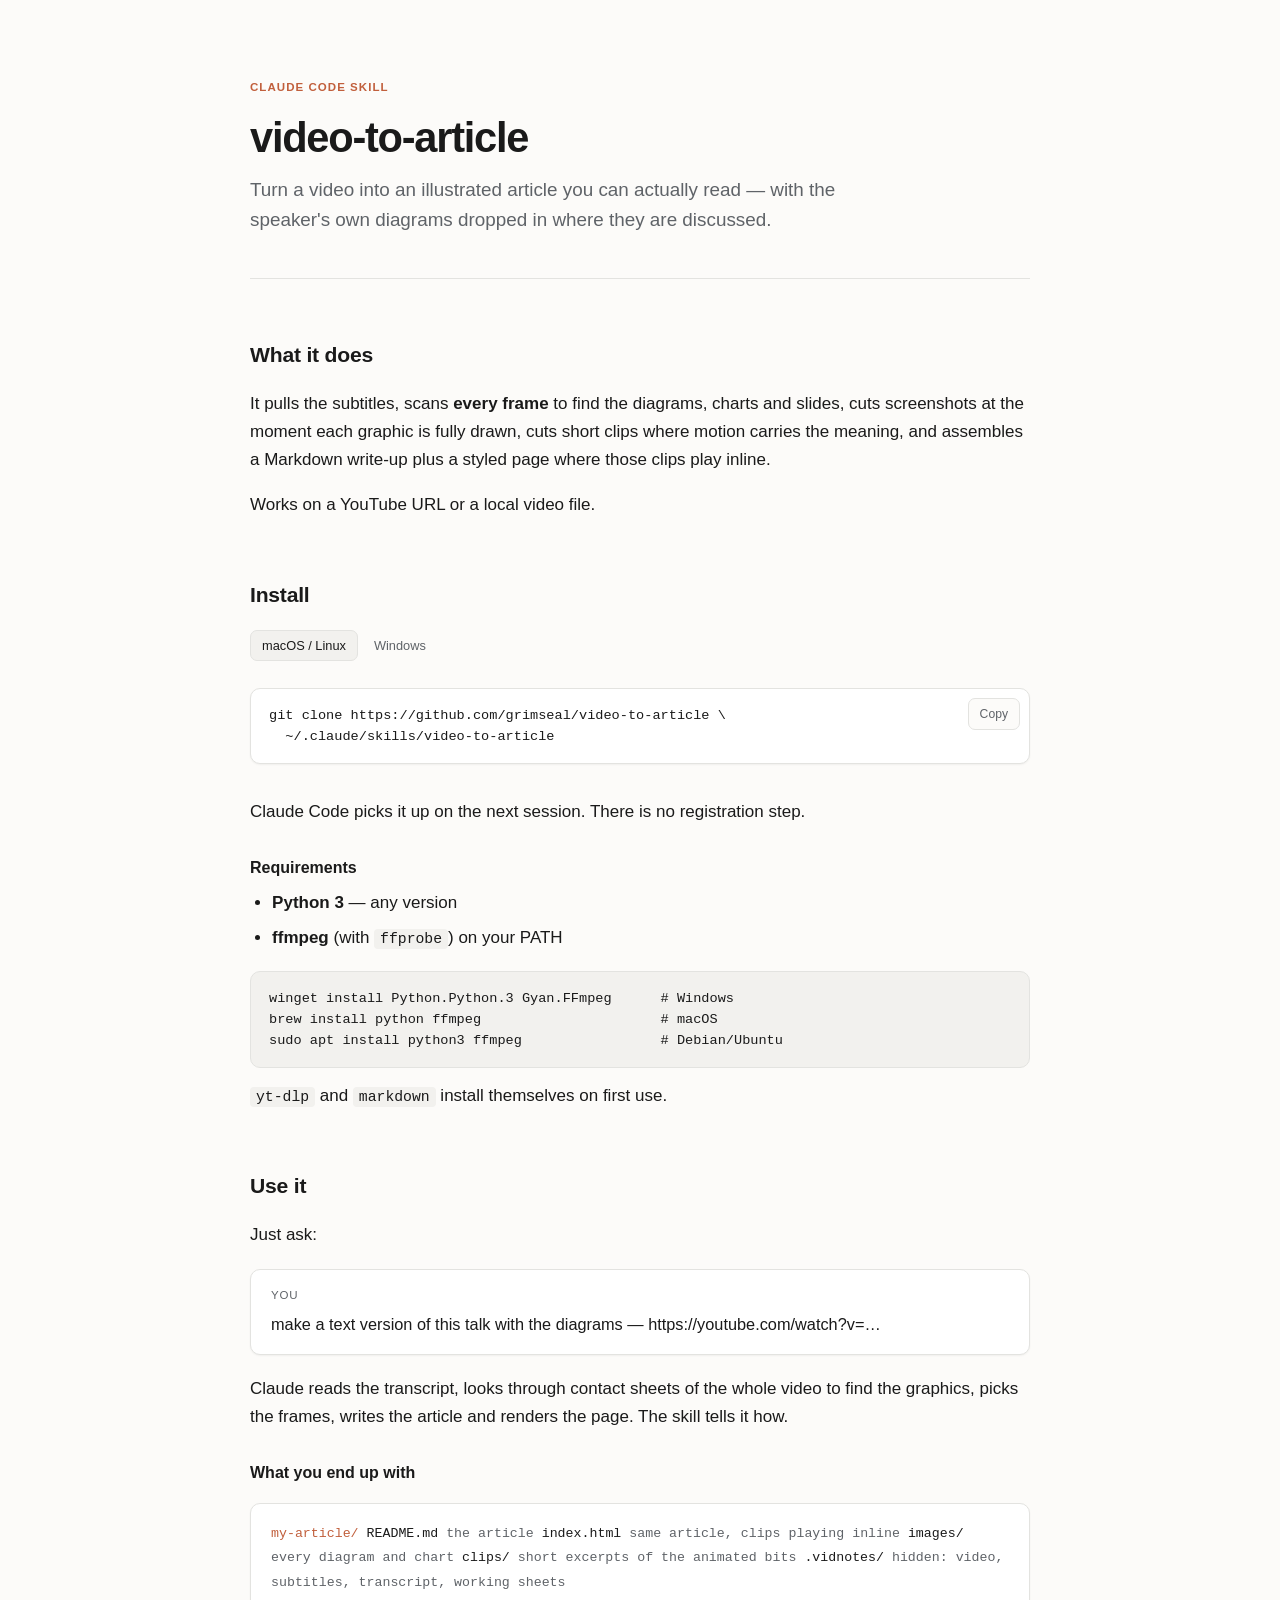
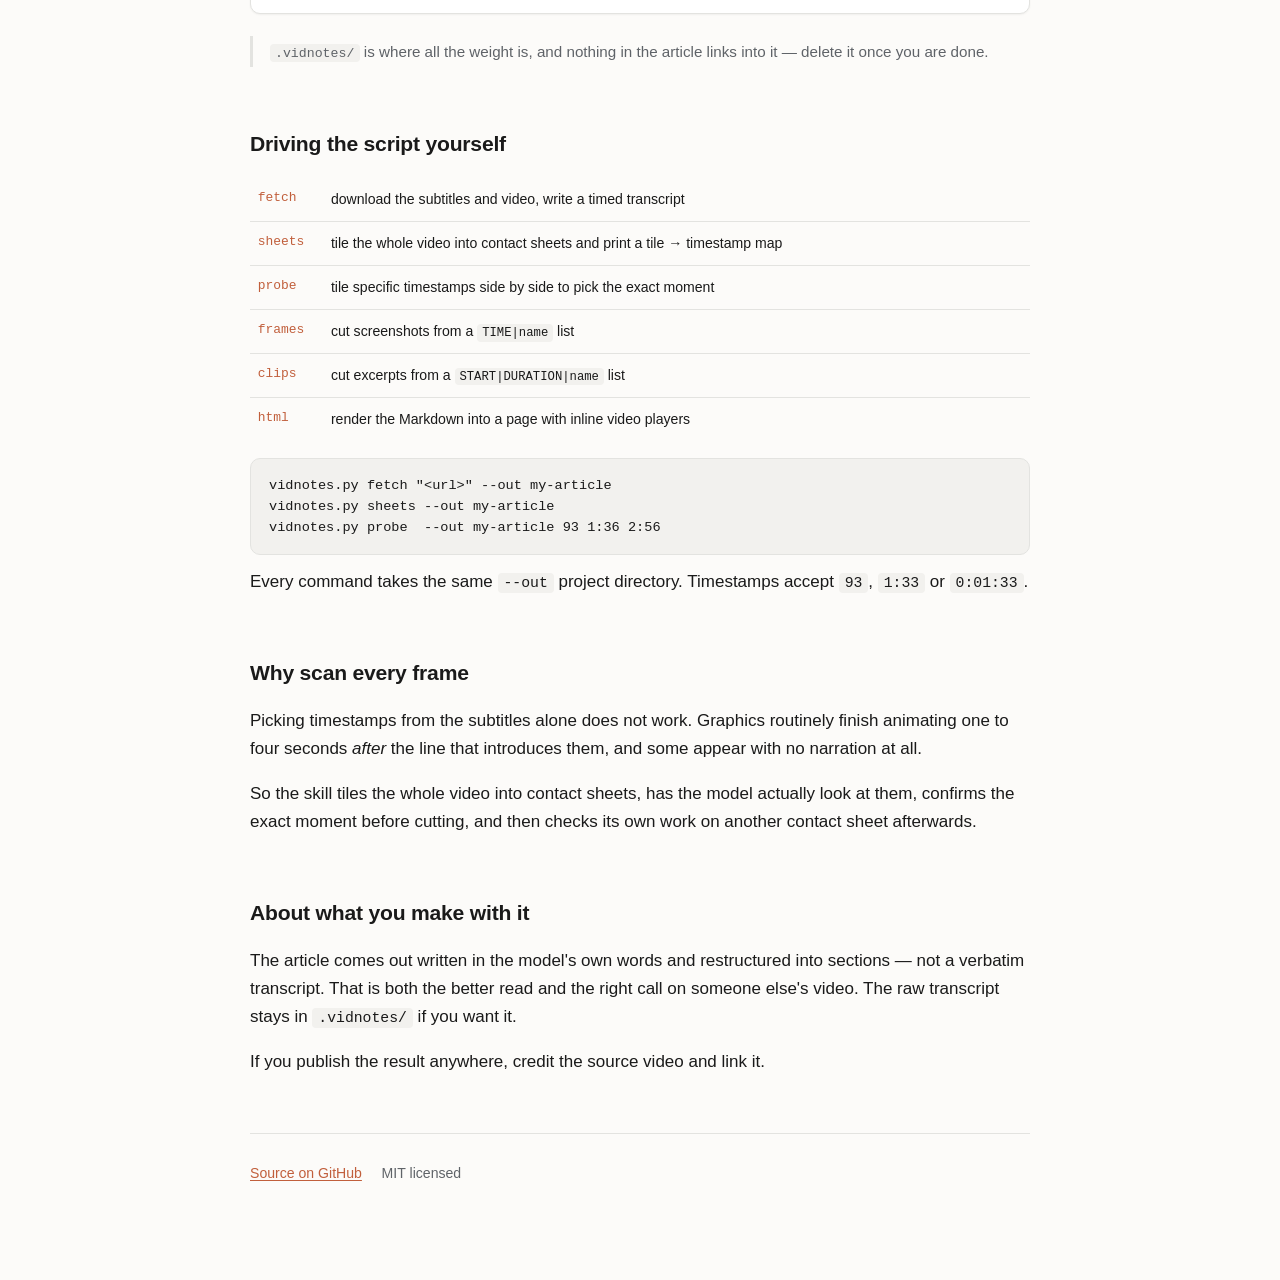
==== docs/index.html @ 5108f731 "Add GitHub Pages landing page Served from /docs on main. Marked noindex and blocked in robots.txt so" ====
<!doctype html>
<html lang="en">
<head>
<meta charset="utf-8">
<meta name="viewport" content="width=device-width, initial-scale=1">
<meta name="robots" content="noindex, nofollow">
<title>video-to-article</title>
<meta name="description" content="A Claude Code skill that turns a video into an illustrated article.">
<link rel="icon" href="data:image/svg+xml,<svg xmlns='http://www.w3.org/2000/svg' viewBox='0 0 100 100'><text y='.9em' font-size='90'>🎬</text></svg>">
<style>
:root{
  --bg:#fcfbf9; --fg:#1a1a1a; --muted:#5f6368; --line:#e3e3e0;
  --accent:#c15f3c; --code-bg:#f2f1ee; --card:#fff; --shadow:0 1px 2px rgba(0,0,0,.05);
}
@media (prefers-color-scheme:dark){:root:not([data-theme="light"]){
  --bg:#141517; --fg:#e8e6e3; --muted:#9aa0a6; --line:#2b2d31;
  --accent:#e08a63; --code-bg:#1d1f22; --card:#1a1c1e; --shadow:0 1px 2px rgba(0,0,0,.3);
}}
:root[data-theme="dark"]{
  --bg:#141517; --fg:#e8e6e3; --muted:#9aa0a6; --line:#2b2d31;
  --accent:#e08a63; --code-bg:#1d1f22; --card:#1a1c1e; --shadow:0 1px 2px rgba(0,0,0,.3);
}
*{box-sizing:border-box}
html{-webkit-text-size-adjust:100%}
body{
  margin:0; background:var(--bg); color:var(--fg);
  font:17px/1.65 -apple-system,BlinkMacSystemFont,"Segoe UI",Roboto,"Helvetica Neue",Arial,sans-serif;
  -webkit-font-smoothing:antialiased; padding:0 16px 96px;
}
.wrap{max-width:780px;margin:0 auto}

header{padding:72px 0 44px;border-bottom:1px solid var(--line)}
.eyebrow{
  display:inline-block;font-size:.72rem;letter-spacing:.09em;text-transform:uppercase;
  color:var(--accent);font-weight:600;margin-bottom:18px;
}
h1{
  font-size:2.6rem;line-height:1.1;letter-spacing:-.03em;margin:0 0 .35em;
  font-weight:650;
}
.lede{font-size:1.18rem;line-height:1.55;color:var(--muted);margin:0;max-width:34em}

h2{font-size:1.32rem;letter-spacing:-.01em;margin:2.8em 0 .8em;font-weight:620}
h3{font-size:1rem;margin:1.8em 0 .5em;font-weight:620}
p{margin:0 0 1em}
a{color:var(--accent);text-underline-offset:2px}
ul{padding-left:1.3em;margin:0 0 1.1em}
li{margin:.4em 0}

code{
  background:var(--code-bg);padding:.14em .4em;border-radius:4px;font-size:.87em;
  font-family:ui-monospace,SFMono-Regular,Menlo,Consolas,monospace;
}
pre{
  background:var(--code-bg);border:1px solid var(--line);border-radius:10px;
  padding:16px 18px;overflow-x:auto;margin:1em 0;font-size:.85rem;line-height:1.55;
}
pre code{background:none;padding:0;font-size:inherit}

.install{position:relative;margin:1.6em 0 2em}
.install pre{margin:0;padding-right:92px;background:var(--card);box-shadow:var(--shadow)}
.copy{
  position:absolute;top:10px;right:10px;border:1px solid var(--line);
  background:var(--bg);color:var(--muted);border-radius:7px;padding:5px 11px;
  font:inherit;font-size:.76rem;cursor:pointer;transition:all .15s;
}
.copy:hover{color:var(--fg);border-color:var(--muted)}
.copy.done{color:var(--accent);border-color:var(--accent)}

.tabs{display:flex;gap:4px;margin-bottom:8px}
.tab{
  border:1px solid transparent;background:none;color:var(--muted);cursor:pointer;
  font:inherit;font-size:.8rem;padding:4px 11px;border-radius:7px;
}
.tab[aria-selected="true"]{background:var(--code-bg);color:var(--fg);border-color:var(--line)}

.tree{
  background:var(--card);border:1px solid var(--line);border-radius:10px;
  padding:18px 20px;font-family:ui-monospace,SFMono-Regular,Menlo,Consolas,monospace;
  font-size:.83rem;line-height:1.85;box-shadow:var(--shadow);margin:1.2em 0;
  overflow-x:auto;
}
.tree .dim{color:var(--muted)}
.tree .hl{color:var(--accent)}

table{border-collapse:collapse;width:100%;margin:1.2em 0;font-size:.88rem}
td{border-bottom:1px solid var(--line);padding:.7em .6em;vertical-align:top}
td:first-child{
  white-space:nowrap;font-family:ui-monospace,SFMono-Regular,Menlo,Consolas,monospace;
  font-size:.92em;color:var(--accent);width:1%;padding-right:1.4em;
}
tr:last-child td{border-bottom:none}

.note{
  border-left:3px solid var(--line);padding:.2em 0 .2em 1.1em;
  color:var(--muted);font-size:.95rem;margin:1.4em 0;
}
.ask{
  background:var(--card);border:1px solid var(--line);border-radius:10px;
  padding:16px 20px;margin:1.2em 0;box-shadow:var(--shadow);
}
.ask .who{font-size:.72rem;letter-spacing:.07em;text-transform:uppercase;color:var(--muted);margin-bottom:6px}
.ask .what{font-size:1.02rem}

footer{
  margin-top:4em;padding-top:2em;border-top:1px solid var(--line);
  color:var(--muted);font-size:.88rem;display:flex;gap:1.4em;flex-wrap:wrap;
}
@media (max-width:640px){
  header{padding:48px 0 32px}
  h1{font-size:2rem}
  .lede{font-size:1.06rem}
  body{padding:0 16px 64px}
  .install pre{padding-right:18px}
  .copy{position:static;margin-top:10px;display:block;width:100%}
}
</style>
</head>
<body>
<div class="wrap">

<header>
  <div class="eyebrow">Claude Code skill</div>
  <h1>video&#8209;to&#8209;article</h1>
  <p class="lede">
    Turn a video into an illustrated article you can actually read — with the
    speaker's own diagrams dropped in where they are discussed.
  </p>
</header>

<h2>What it does</h2>
<p>
  It pulls the subtitles, scans <strong>every frame</strong> to find the diagrams,
  charts and slides, cuts screenshots at the moment each graphic is fully drawn,
  cuts short clips where motion carries the meaning, and assembles a Markdown
  write-up plus a styled page where those clips play inline.
</p>
<p>Works on a YouTube URL or a local video file.</p>

<h2>Install</h2>
<div class="tabs" role="tablist">
  <button class="tab" role="tab" aria-selected="true" data-os="unix">macOS / Linux</button>
  <button class="tab" role="tab" aria-selected="false" data-os="win">Windows</button>
</div>
<div class="install">
  <pre><code id="cmd">git clone https://github.com/grimseal/video-to-article \
  ~/.claude/skills/video-to-article</code></pre>
  <button class="copy" id="copy">Copy</button>
</div>
<p>Claude Code picks it up on the next session. There is no registration step.</p>

<h3>Requirements</h3>
<ul>
  <li><strong>Python 3</strong> — any version</li>
  <li><strong>ffmpeg</strong> (with <code>ffprobe</code>) on your PATH</li>
</ul>
<pre><code>winget install Python.Python.3 Gyan.FFmpeg      # Windows
brew install python ffmpeg                      # macOS
sudo apt install python3 ffmpeg                 # Debian/Ubuntu</code></pre>
<p><code>yt-dlp</code> and <code>markdown</code> install themselves on first use.</p>

<h2>Use it</h2>
<p>Just ask:</p>
<div class="ask">
  <div class="who">You</div>
  <div class="what">make a text version of this talk with the diagrams — https://youtube.com/watch?v=&hellip;</div>
</div>
<p>
  Claude reads the transcript, looks through contact sheets of the whole video to
  find the graphics, picks the frames, writes the article and renders the page.
  The skill tells it how.
</p>

<h3>What you end up with</h3>
<div class="tree"><span class="hl">my-article/</span>
  README.md      <span class="dim">the article</span>
  index.html     <span class="dim">same article, clips playing inline</span>
  images/        <span class="dim">every diagram and chart</span>
  clips/         <span class="dim">short excerpts of the animated bits</span>
  .vidnotes/     <span class="dim">hidden: video, subtitles, transcript, working sheets</span></div>
<p class="note">
  <code>.vidnotes/</code> is where all the weight is, and nothing in the article
  links into it — delete it once you are done.
</p>

<h2>Driving the script yourself</h2>
<table>
<tr><td>fetch</td><td>download the subtitles and video, write a timed transcript</td></tr>
<tr><td>sheets</td><td>tile the whole video into contact sheets and print a tile&nbsp;&rarr;&nbsp;timestamp map</td></tr>
<tr><td>probe</td><td>tile specific timestamps side by side to pick the exact moment</td></tr>
<tr><td>frames</td><td>cut screenshots from a <code>TIME|name</code> list</td></tr>
<tr><td>clips</td><td>cut excerpts from a <code>START|DURATION|name</code> list</td></tr>
<tr><td>html</td><td>render the Markdown into a page with inline video players</td></tr>
</table>
<pre><code>vidnotes.py fetch "&lt;url&gt;" --out my-article
vidnotes.py sheets --out my-article
vidnotes.py probe  --out my-article 93 1:36 2:56</code></pre>
<p>
  Every command takes the same <code>--out</code> project directory. Timestamps
  accept <code>93</code>, <code>1:33</code> or <code>0:01:33</code>.
</p>

<h2>Why scan every frame</h2>
<p>
  Picking timestamps from the subtitles alone does not work. Graphics routinely
  finish animating one to four seconds <em>after</em> the line that introduces
  them, and some appear with no narration at all.
</p>
<p>
  So the skill tiles the whole video into contact sheets, has the model actually
  look at them, confirms the exact moment before cutting, and then checks its own
  work on another contact sheet afterwards.
</p>

<h2>About what you make with it</h2>
<p>
  The article comes out written in the model's own words and restructured into
  sections — not a verbatim transcript. That is both the better read and the right
  call on someone else's video. The raw transcript stays in <code>.vidnotes/</code>
  if you want it.
</p>
<p>If you publish the result anywhere, credit the source video and link it.</p>

<footer>
  <a href="https://github.com/grimseal/video-to-article">Source on GitHub</a>
  <span>MIT licensed</span>
</footer>

</div>

<script>
(function () {
  var CMDS = {
    unix: 'git clone https://github.com/grimseal/video-to-article \\\n  ~/.claude/skills/video-to-article',
    win:  'git clone https://github.com/grimseal/video-to-article `\n  "$env:USERPROFILE\\.claude\\skills\\video-to-article"'
  };
  var code = document.getElementById('cmd');
  var btn = document.getElementById('copy');
  var tabs = document.querySelectorAll('.tab');
  var current = 'unix';

  tabs.forEach(function (t) {
    t.addEventListener('click', function () {
      current = t.dataset.os;
      tabs.forEach(function (o) { o.setAttribute('aria-selected', String(o === t)); });
      code.textContent = CMDS[current];
    });
  });

  btn.addEventListener('click', function () {
    var text = CMDS[current];
    var done = function () {
      btn.textContent = 'Copied';
      btn.classList.add('done');
      setTimeout(function () { btn.textContent = 'Copy'; btn.classList.remove('done'); }, 1600);
    };
    if (navigator.clipboard && navigator.clipboard.writeText) {
      navigator.clipboard.writeText(text).then(done, function () {});
    } else {
      var ta = document.createElement('textarea');
      ta.value = text; document.body.appendChild(ta); ta.select();
      try { document.execCommand('copy'); done(); } catch (e) {}
      document.body.removeChild(ta);
    }
  });
})();
</script>
</body>
</html>
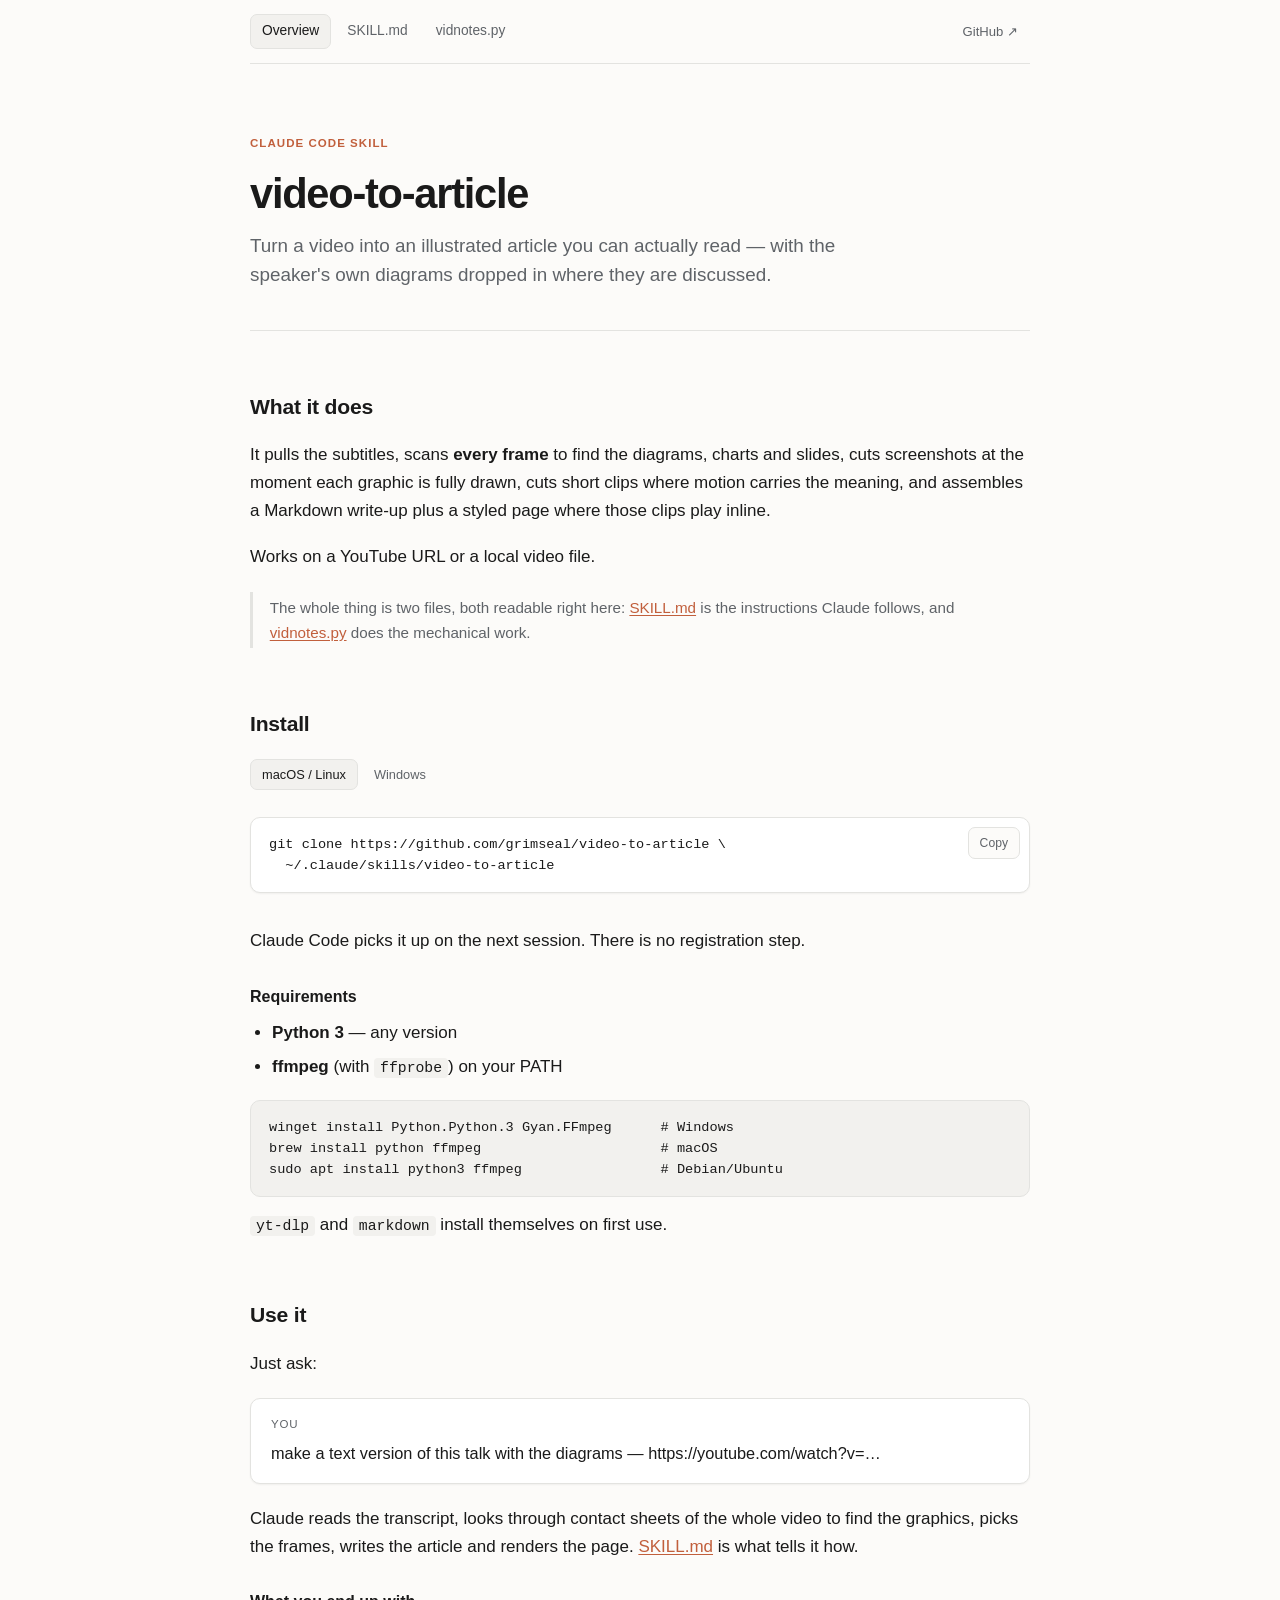
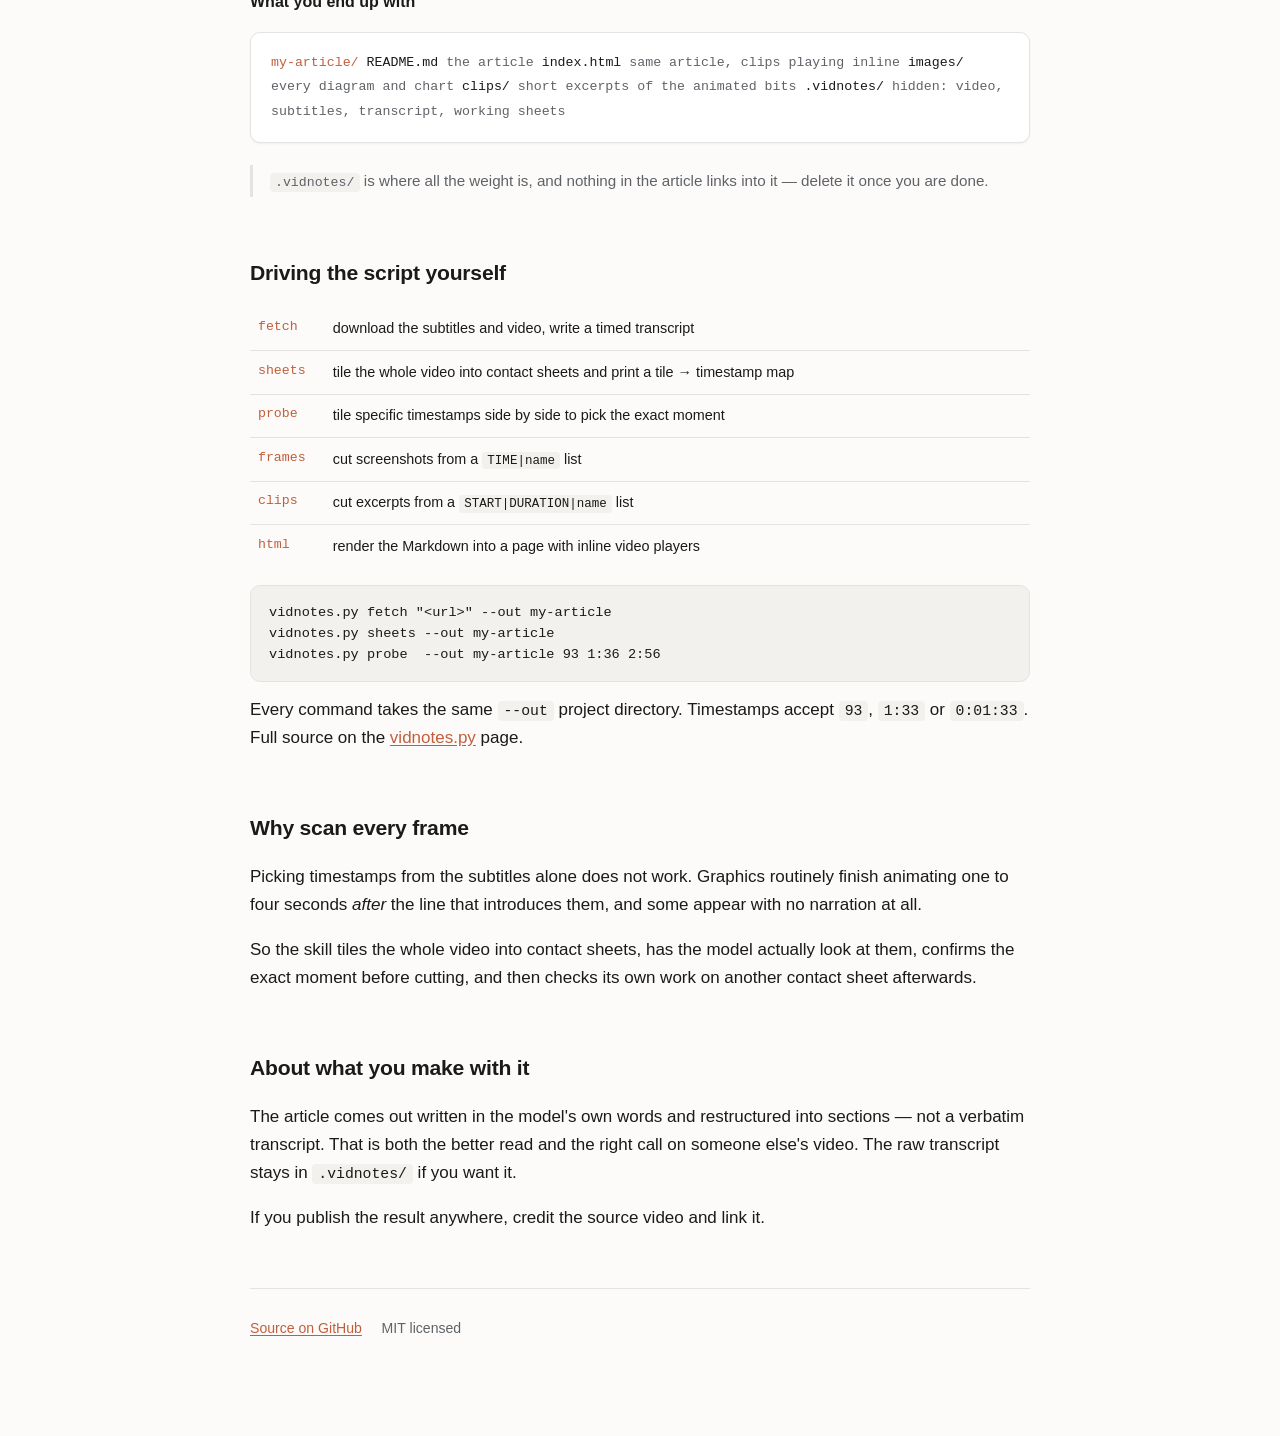
==== commit 0b73f5a3: "Host the whole skill on Pages, not just a pitch SKILL.md and vidnotes.py are now readable on the sit" ====
--- a/docs/index.html
+++ b/docs/index.html
@@ -7,117 +7,18 @@
 <title>video-to-article</title>
 <meta name="description" content="A Claude Code skill that turns a video into an illustrated article.">
 <link rel="icon" href="data:image/svg+xml,<svg xmlns='http://www.w3.org/2000/svg' viewBox='0 0 100 100'><text y='.9em' font-size='90'>🎬</text></svg>">
-<style>
-:root{
-  --bg:#fcfbf9; --fg:#1a1a1a; --muted:#5f6368; --line:#e3e3e0;
-  --accent:#c15f3c; --code-bg:#f2f1ee; --card:#fff; --shadow:0 1px 2px rgba(0,0,0,.05);
-}
-@media (prefers-color-scheme:dark){:root:not([data-theme="light"]){
-  --bg:#141517; --fg:#e8e6e3; --muted:#9aa0a6; --line:#2b2d31;
-  --accent:#e08a63; --code-bg:#1d1f22; --card:#1a1c1e; --shadow:0 1px 2px rgba(0,0,0,.3);
-}}
-:root[data-theme="dark"]{
-  --bg:#141517; --fg:#e8e6e3; --muted:#9aa0a6; --line:#2b2d31;
-  --accent:#e08a63; --code-bg:#1d1f22; --card:#1a1c1e; --shadow:0 1px 2px rgba(0,0,0,.3);
-}
-*{box-sizing:border-box}
-html{-webkit-text-size-adjust:100%}
-body{
-  margin:0; background:var(--bg); color:var(--fg);
-  font:17px/1.65 -apple-system,BlinkMacSystemFont,"Segoe UI",Roboto,"Helvetica Neue",Arial,sans-serif;
-  -webkit-font-smoothing:antialiased; padding:0 16px 96px;
-}
-.wrap{max-width:780px;margin:0 auto}
-
-header{padding:72px 0 44px;border-bottom:1px solid var(--line)}
-.eyebrow{
-  display:inline-block;font-size:.72rem;letter-spacing:.09em;text-transform:uppercase;
-  color:var(--accent);font-weight:600;margin-bottom:18px;
-}
-h1{
-  font-size:2.6rem;line-height:1.1;letter-spacing:-.03em;margin:0 0 .35em;
-  font-weight:650;
-}
-.lede{font-size:1.18rem;line-height:1.55;color:var(--muted);margin:0;max-width:34em}
-
-h2{font-size:1.32rem;letter-spacing:-.01em;margin:2.8em 0 .8em;font-weight:620}
-h3{font-size:1rem;margin:1.8em 0 .5em;font-weight:620}
-p{margin:0 0 1em}
-a{color:var(--accent);text-underline-offset:2px}
-ul{padding-left:1.3em;margin:0 0 1.1em}
-li{margin:.4em 0}
-
-code{
-  background:var(--code-bg);padding:.14em .4em;border-radius:4px;font-size:.87em;
-  font-family:ui-monospace,SFMono-Regular,Menlo,Consolas,monospace;
-}
-pre{
-  background:var(--code-bg);border:1px solid var(--line);border-radius:10px;
-  padding:16px 18px;overflow-x:auto;margin:1em 0;font-size:.85rem;line-height:1.55;
-}
-pre code{background:none;padding:0;font-size:inherit}
-
-.install{position:relative;margin:1.6em 0 2em}
-.install pre{margin:0;padding-right:92px;background:var(--card);box-shadow:var(--shadow)}
-.copy{
-  position:absolute;top:10px;right:10px;border:1px solid var(--line);
-  background:var(--bg);color:var(--muted);border-radius:7px;padding:5px 11px;
-  font:inherit;font-size:.76rem;cursor:pointer;transition:all .15s;
-}
-.copy:hover{color:var(--fg);border-color:var(--muted)}
-.copy.done{color:var(--accent);border-color:var(--accent)}
-
-.tabs{display:flex;gap:4px;margin-bottom:8px}
-.tab{
-  border:1px solid transparent;background:none;color:var(--muted);cursor:pointer;
-  font:inherit;font-size:.8rem;padding:4px 11px;border-radius:7px;
-}
-.tab[aria-selected="true"]{background:var(--code-bg);color:var(--fg);border-color:var(--line)}
-
-.tree{
-  background:var(--card);border:1px solid var(--line);border-radius:10px;
-  padding:18px 20px;font-family:ui-monospace,SFMono-Regular,Menlo,Consolas,monospace;
-  font-size:.83rem;line-height:1.85;box-shadow:var(--shadow);margin:1.2em 0;
-  overflow-x:auto;
-}
-.tree .dim{color:var(--muted)}
-.tree .hl{color:var(--accent)}
-
-table{border-collapse:collapse;width:100%;margin:1.2em 0;font-size:.88rem}
-td{border-bottom:1px solid var(--line);padding:.7em .6em;vertical-align:top}
-td:first-child{
-  white-space:nowrap;font-family:ui-monospace,SFMono-Regular,Menlo,Consolas,monospace;
-  font-size:.92em;color:var(--accent);width:1%;padding-right:1.4em;
-}
-tr:last-child td{border-bottom:none}
-
-.note{
-  border-left:3px solid var(--line);padding:.2em 0 .2em 1.1em;
-  color:var(--muted);font-size:.95rem;margin:1.4em 0;
-}
-.ask{
-  background:var(--card);border:1px solid var(--line);border-radius:10px;
-  padding:16px 20px;margin:1.2em 0;box-shadow:var(--shadow);
-}
-.ask .who{font-size:.72rem;letter-spacing:.07em;text-transform:uppercase;color:var(--muted);margin-bottom:6px}
-.ask .what{font-size:1.02rem}
-
-footer{
-  margin-top:4em;padding-top:2em;border-top:1px solid var(--line);
-  color:var(--muted);font-size:.88rem;display:flex;gap:1.4em;flex-wrap:wrap;
-}
-@media (max-width:640px){
-  header{padding:48px 0 32px}
-  h1{font-size:2rem}
-  .lede{font-size:1.06rem}
-  body{padding:0 16px 64px}
-  .install pre{padding-right:18px}
-  .copy{position:static;margin-top:10px;display:block;width:100%}
-}
-</style>
+<link rel="stylesheet" href="style.css">
 </head>
 <body>
 <div class="wrap">
+
+<nav>
+  <a href="index.html" aria-current="page">Overview</a>
+  <a href="skill.html">SKILL.md</a>
+  <a href="script.html">vidnotes.py</a>
+  <span class="sep"></span>
+  <a class="ext" href="https://github.com/grimseal/video-to-article">GitHub &#8599;</a>
+</nav>
 
 <header>
   <div class="eyebrow">Claude Code skill</div>
@@ -136,6 +37,11 @@
   write-up plus a styled page where those clips play inline.
 </p>
 <p>Works on a YouTube URL or a local video file.</p>
+<p class="note">
+  The whole thing is two files, both readable right here:
+  <a href="skill.html">SKILL.md</a> is the instructions Claude follows, and
+  <a href="script.html">vidnotes.py</a> does the mechanical work.
+</p>
 
 <h2>Install</h2>
 <div class="tabs" role="tablist">
@@ -168,7 +74,7 @@
 <p>
   Claude reads the transcript, looks through contact sheets of the whole video to
   find the graphics, picks the frames, writes the article and renders the page.
-  The skill tells it how.
+  <a href="skill.html">SKILL.md</a> is what tells it how.
 </p>
 
 <h3>What you end up with</h3>
@@ -184,7 +90,7 @@
 </p>
 
 <h2>Driving the script yourself</h2>
-<table>
+<table class="cmdtable">
 <tr><td>fetch</td><td>download the subtitles and video, write a timed transcript</td></tr>
 <tr><td>sheets</td><td>tile the whole video into contact sheets and print a tile&nbsp;&rarr;&nbsp;timestamp map</td></tr>
 <tr><td>probe</td><td>tile specific timestamps side by side to pick the exact moment</td></tr>
@@ -198,6 +104,7 @@
 <p>
   Every command takes the same <code>--out</code> project directory. Timestamps
   accept <code>93</code>, <code>1:33</code> or <code>0:01:33</code>.
+  Full source on the <a href="script.html">vidnotes.py</a> page.
 </p>
 
 <h2>Why scan every frame</h2>
--- a/docs/style.css
+++ b/docs/style.css
@@ -0,0 +1,157 @@
+:root{
+  --bg:#fcfbf9; --fg:#1a1a1a; --muted:#5f6368; --line:#e3e3e0;
+  --accent:#c15f3c; --code-bg:#f2f1ee; --card:#fff; --shadow:0 1px 2px rgba(0,0,0,.05);
+}
+@media (prefers-color-scheme:dark){:root:not([data-theme="light"]){
+  --bg:#141517; --fg:#e8e6e3; --muted:#9aa0a6; --line:#2b2d31;
+  --accent:#e08a63; --code-bg:#1d1f22; --card:#1a1c1e; --shadow:0 1px 2px rgba(0,0,0,.3);
+}}
+:root[data-theme="dark"]{
+  --bg:#141517; --fg:#e8e6e3; --muted:#9aa0a6; --line:#2b2d31;
+  --accent:#e08a63; --code-bg:#1d1f22; --card:#1a1c1e; --shadow:0 1px 2px rgba(0,0,0,.3);
+}
+
+*{box-sizing:border-box}
+html{-webkit-text-size-adjust:100%}
+body{
+  margin:0; background:var(--bg); color:var(--fg);
+  font:17px/1.65 -apple-system,BlinkMacSystemFont,"Segoe UI",Roboto,"Helvetica Neue",Arial,sans-serif;
+  -webkit-font-smoothing:antialiased; padding:0 16px 96px;
+}
+.wrap{max-width:780px;margin:0 auto}
+.wrap.wide{max-width:980px}
+
+/* ---------------------------------------------------------------- nav */
+nav{
+  display:flex;gap:4px;align-items:center;flex-wrap:wrap;
+  padding:14px 0;border-bottom:1px solid var(--line);margin-bottom:8px;
+}
+nav a{
+  color:var(--muted);text-decoration:none;font-size:.86rem;
+  padding:5px 11px;border-radius:7px;border:1px solid transparent;
+}
+nav a:hover{color:var(--fg)}
+nav a[aria-current="page"]{background:var(--code-bg);color:var(--fg);border-color:var(--line)}
+nav .sep{flex:1}
+nav .ext{font-size:.82rem}
+
+/* ------------------------------------------------------------ typography */
+header{padding:56px 0 40px;border-bottom:1px solid var(--line)}
+.eyebrow{
+  display:inline-block;font-size:.72rem;letter-spacing:.09em;text-transform:uppercase;
+  color:var(--accent);font-weight:600;margin-bottom:18px;
+}
+h1{font-size:2.6rem;line-height:1.1;letter-spacing:-.03em;margin:0 0 .35em;font-weight:650}
+.lede{font-size:1.18rem;line-height:1.55;color:var(--muted);margin:0;max-width:34em}
+
+h2{font-size:1.32rem;letter-spacing:-.01em;margin:2.8em 0 .8em;font-weight:620}
+h3{font-size:1rem;margin:1.8em 0 .5em;font-weight:620}
+h4{font-size:.94rem;margin:1.5em 0 .4em;font-weight:620;color:var(--muted)}
+p{margin:0 0 1em}
+a{color:var(--accent);text-underline-offset:2px}
+ul,ol{padding-left:1.3em;margin:0 0 1.1em}
+li{margin:.4em 0}
+hr{border:0;border-top:1px solid var(--line);margin:2.4em 0}
+blockquote{margin:1.2em 0;padding:.1em 1em;border-left:3px solid var(--line);color:var(--muted)}
+strong{font-weight:620}
+
+code{
+  background:var(--code-bg);padding:.14em .4em;border-radius:4px;font-size:.87em;
+  font-family:ui-monospace,SFMono-Regular,Menlo,Consolas,monospace;
+}
+pre{
+  background:var(--code-bg);border:1px solid var(--line);border-radius:10px;
+  padding:16px 18px;overflow-x:auto;margin:1em 0;font-size:.85rem;line-height:1.55;
+}
+pre code{background:none;padding:0;font-size:inherit}
+
+table{border-collapse:collapse;width:100%;margin:1.2em 0;font-size:.9rem}
+th,td{border-bottom:1px solid var(--line);padding:.65em .6em;text-align:left;vertical-align:top}
+th{font-weight:620;color:var(--muted);font-size:.84rem;letter-spacing:.02em}
+tr:last-child td{border-bottom:none}
+
+/* -------------------------------------------------------------- landing */
+.cmdtable td:first-child{
+  white-space:nowrap;font-family:ui-monospace,SFMono-Regular,Menlo,Consolas,monospace;
+  font-size:.92em;color:var(--accent);width:1%;padding-right:1.4em;
+}
+.install{position:relative;margin:1.6em 0 2em}
+.install pre{margin:0;padding-right:92px;background:var(--card);box-shadow:var(--shadow)}
+.copy{
+  position:absolute;top:10px;right:10px;border:1px solid var(--line);
+  background:var(--bg);color:var(--muted);border-radius:7px;padding:5px 11px;
+  font:inherit;font-size:.76rem;cursor:pointer;transition:all .15s;
+}
+.copy:hover{color:var(--fg);border-color:var(--muted)}
+.copy.done{color:var(--accent);border-color:var(--accent)}
+.tabs{display:flex;gap:4px;margin-bottom:8px}
+.tab{
+  border:1px solid transparent;background:none;color:var(--muted);cursor:pointer;
+  font:inherit;font-size:.8rem;padding:4px 11px;border-radius:7px;
+}
+.tab[aria-selected="true"]{background:var(--code-bg);color:var(--fg);border-color:var(--line)}
+.tree{
+  background:var(--card);border:1px solid var(--line);border-radius:10px;
+  padding:18px 20px;font-family:ui-monospace,SFMono-Regular,Menlo,Consolas,monospace;
+  font-size:.83rem;line-height:1.85;box-shadow:var(--shadow);margin:1.2em 0;overflow-x:auto;
+}
+.tree .dim{color:var(--muted)}
+.tree .hl{color:var(--accent)}
+.note{
+  border-left:3px solid var(--line);padding:.2em 0 .2em 1.1em;
+  color:var(--muted);font-size:.95rem;margin:1.4em 0;
+}
+.ask{
+  background:var(--card);border:1px solid var(--line);border-radius:10px;
+  padding:16px 20px;margin:1.2em 0;box-shadow:var(--shadow);
+}
+.ask .who{font-size:.72rem;letter-spacing:.07em;text-transform:uppercase;color:var(--muted);margin-bottom:6px}
+.ask .what{font-size:1.02rem}
+
+/* ------------------------------------------------------- document pages */
+.pagehead{padding:30px 0 22px;border-bottom:1px solid var(--line);margin-bottom:12px}
+.pagehead h1{font-size:1.7rem;margin:0 0 .3em;font-family:ui-monospace,SFMono-Regular,Menlo,Consolas,monospace;font-weight:600}
+.pagehead p{margin:0;color:var(--muted);font-size:.93rem}
+.pagehead .actions{margin-top:14px;display:flex;gap:8px;flex-wrap:wrap}
+.btn{
+  border:1px solid var(--line);background:var(--card);color:var(--fg);
+  border-radius:7px;padding:6px 13px;font:inherit;font-size:.82rem;
+  cursor:pointer;text-decoration:none;display:inline-block;transition:all .15s;
+}
+.btn:hover{border-color:var(--muted)}
+.btn.done{color:var(--accent);border-color:var(--accent)}
+
+.md > :first-child{margin-top:1.2em}
+.md h2{border-bottom:1px solid var(--line);padding-bottom:.35em}
+
+/* source listing */
+.src{
+  margin:1.4em 0;border:1px solid var(--line);border-radius:10px;overflow:hidden;
+  background:var(--code-bg);
+}
+.src pre{margin:0;border:0;border-radius:0;background:none;font-size:.8rem;line-height:1.6}
+.src .linenos{
+  color:var(--muted);opacity:.55;text-align:right;padding-right:14px;
+  user-select:none;-webkit-user-select:none;border-right:1px solid var(--line);
+}
+.src table{margin:0;width:100%;font-size:inherit;border-collapse:collapse}
+.src table td{border:0;padding:0;vertical-align:top}
+.src table td.linenos{width:1%;padding:16px 0 16px 10px}
+.src table td.code{padding:16px 0 16px 0;width:100%}
+.src table td.code pre{overflow-x:auto;padding-right:18px}
+
+footer{
+  margin-top:4em;padding-top:2em;border-top:1px solid var(--line);
+  color:var(--muted);font-size:.88rem;display:flex;gap:1.4em;flex-wrap:wrap;
+}
+
+@media (max-width:640px){
+  header{padding:40px 0 30px}
+  h1{font-size:2rem}
+  .lede{font-size:1.06rem}
+  body{padding:0 16px 64px}
+  .install pre{padding-right:18px}
+  .copy{position:static;margin-top:10px;display:block;width:100%}
+  .src table td.linenos{display:none}
+  .pagehead h1{font-size:1.3rem}
+}
